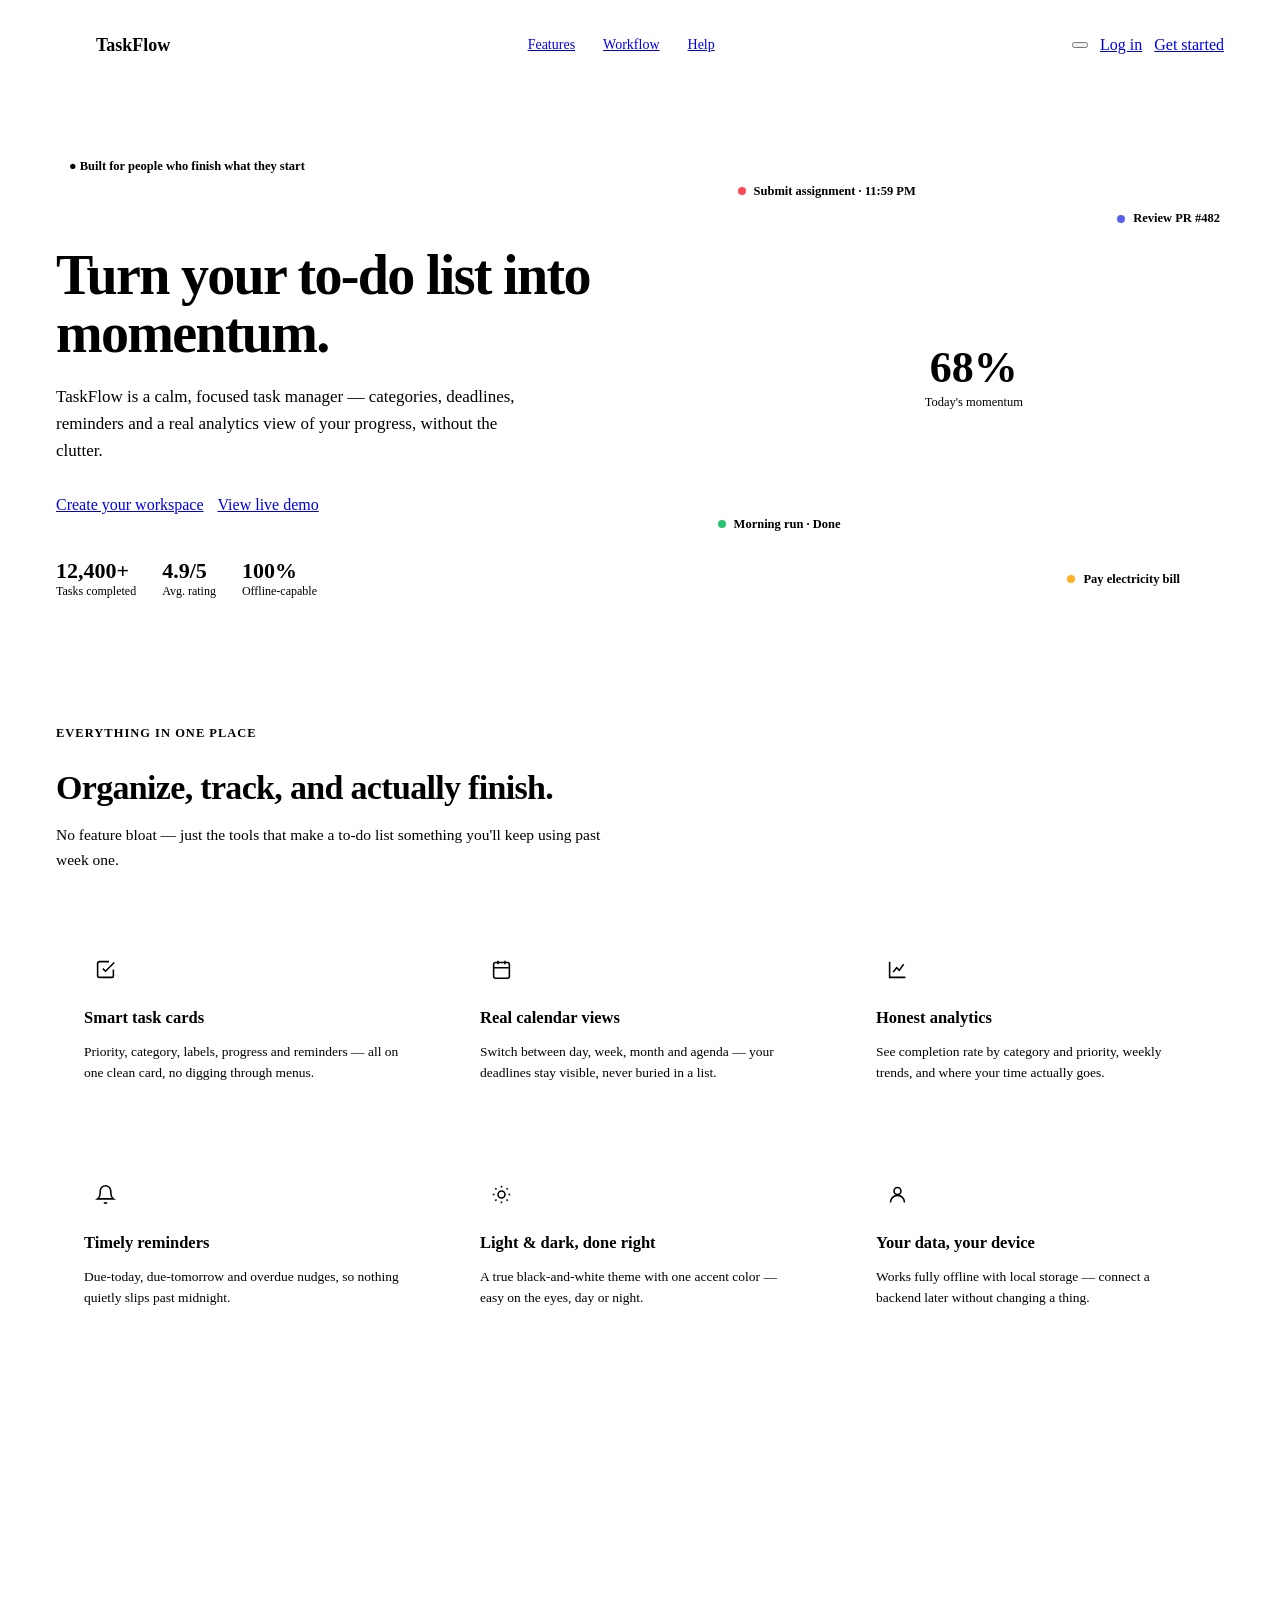
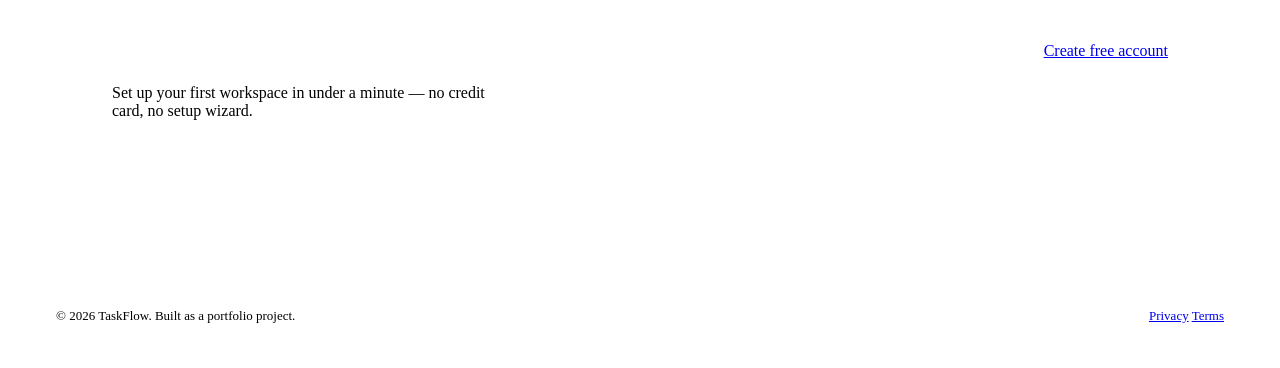
==== index.html @ 6f769006 "Add files via upload" ====
<!DOCTYPE html>
<html lang="en">
<head>
<meta charset="UTF-8">
<meta name="viewport" content="width=device-width, initial-scale=1.0">
<title>TaskFlow — Momentum for your day</title>
<link rel="stylesheet" href="css/styles.css">
<link rel="stylesheet" href="css/animations.css">
<style>
  .landing-nav{ display:flex; align-items:center; justify-content:space-between; padding:22px 48px; }
  .landing-nav .brand{ display:flex; align-items:center; gap:10px; font-family:var(--font-display); font-weight:700; font-size:18px; }
  .landing-nav .brand .mark{ width:30px; height:30px; border-radius:9px; background:var(--accent); display:flex; align-items:center; justify-content:center; }
  .landing-nav .brand .mark svg{ width:16px; height:16px; stroke:#fff; }
  .landing-nav .links{ display:flex; gap:28px; font-size:14px; font-weight:500; color:var(--text-secondary); }
  .landing-nav .links a:hover{ color:var(--text-primary); }
  .landing-nav .cta{ display:flex; gap:12px; align-items:center; }

  .hero{ padding:64px 48px 40px; display:grid; grid-template-columns:1.1fr .9fr; gap:56px; align-items:center; max-width:1320px; margin:0 auto; }
  .hero-eyebrow{ display:inline-flex; align-items:center; gap:8px; font-size:12.5px; font-weight:600; color:var(--accent); background:var(--accent-100); padding:6px 13px; border-radius:99px; margin-bottom:20px; }
  [data-theme="dark"] .hero-eyebrow{ background:rgba(91,95,239,0.15); }
  .hero h1{ font-size:56px; line-height:1.04; letter-spacing:-0.03em; margin-bottom:20px; }
  .hero h1 em{ font-style:normal; color:var(--accent); }
  .hero p.lead{ font-size:17px; color:var(--text-secondary); max-width:480px; margin-bottom:32px; line-height:1.6; }
  .hero-actions{ display:flex; gap:14px; align-items:center; }
  .hero-proof{ display:flex; gap:26px; margin-top:44px; }
  .hero-proof div{ font-family:var(--font-mono); }
  .hero-proof .num{ font-size:22px; font-weight:700; }
  .hero-proof .lbl{ font-size:12px; color:var(--text-secondary); font-family:var(--font-body); }

  /* signature visual: the momentum ring + floating task chips */
  .hero-visual{ position:relative; height:460px; }
  .ring-card{
    position:absolute; inset:0; margin:auto; width:340px; height:340px; border-radius:50%;
    background:var(--bg-elevated); border:1px solid var(--border); box-shadow:var(--shadow-lg);
    display:flex; align-items:center; justify-content:center; animation:scaleIn .7s var(--ease-spring) both .1s;
  }
  .ring-card .ring-label{ position:absolute; text-align:center; }
  .ring-card .ring-label .big{ font-family:var(--font-display); font-size:44px; font-weight:700; }
  .ring-card .ring-label .small{ font-size:12.5px; color:var(--text-secondary); margin-top:2px; }
  .float-chip{
    position:absolute; background:var(--bg-elevated); border:1px solid var(--border); border-radius:12px;
    padding:10px 14px; box-shadow:var(--shadow-md); font-size:12.5px; font-weight:600; display:flex; align-items:center; gap:8px;
    animation:floatChip 5s ease-in-out infinite, fadeUp .6s var(--ease) both;
  }
  .float-chip .dot{ width:8px; height:8px; border-radius:50%; }
  .chip-1{ top:6%; left:0; animation-delay:.3s, .3s; }
  .chip-2{ bottom:14%; left:-4%; animation-delay:.9s, .45s; }
  .chip-3{ top:12%; right:-2%; animation-delay:1.5s, .6s; }
  .chip-4{ bottom:2%; right:6%; animation-delay:2.1s, .75s; }
  @keyframes floatChip{ 0%,100%{ transform:translateY(0);} 50%{ transform:translateY(-12px);} }

  section.section{ padding:80px 48px; max-width:1320px; margin:0 auto; }
  .section-head{ max-width:560px; margin-bottom:48px; }
  .section-head .eyebrow{ font-size:12.5px; font-weight:700; letter-spacing:.08em; text-transform:uppercase; color:var(--accent); margin-bottom:10px; }
  .section-head h2{ font-size:34px; letter-spacing:-0.02em; margin-bottom:12px; }
  .section-head p{ color:var(--text-secondary); font-size:15.5px; line-height:1.6; }

  .feature-grid{ display:grid; grid-template-columns:repeat(3,1fr); gap:20px; }
  .feature-card{ padding:28px; }
  .feature-card .ic{ width:42px; height:42px; border-radius:11px; background:var(--accent-100); display:flex; align-items:center; justify-content:center; margin-bottom:18px; }
  [data-theme="dark"] .feature-card .ic{ background:rgba(91,95,239,0.15); }
  .feature-card .ic svg{ width:21px; height:21px; color:var(--accent); }
  .feature-card h3{ font-size:16.5px; margin-bottom:8px; }
  .feature-card p{ font-size:13.5px; color:var(--text-secondary); line-height:1.55; }

  .strip{ background:var(--gray-900); color:var(--gray-100); border-radius:var(--radius-lg); padding:56px; display:flex; align-items:center; justify-content:space-between; gap:32px; }
  [data-theme="dark"] .strip{ background:var(--bg-sunken); border:1px solid var(--border); }
  .strip h2{ color:#fff; font-size:30px; max-width:420px; }
  [data-theme="dark"] .strip h2{ color:var(--text-primary); }
  .strip p{ color:var(--gray-500); margin-top:10px; max-width:400px; }

  footer{ padding:36px 48px; border-top:1px solid var(--border); display:flex; justify-content:space-between; font-size:13px; color:var(--text-secondary); }

  @media (max-width:900px){
    .hero{ grid-template-columns:1fr; padding:40px 22px; }
    .hero h1{ font-size:38px; }
    .hero-visual{ height:320px; }
    .feature-grid{ grid-template-columns:1fr; }
    .landing-nav{ padding:18px 20px; } .landing-nav .links{ display:none; }
    section.section{ padding:56px 22px; }
    .strip{ flex-direction:column; align-items:flex-start; padding:32px; }
  }
</style>
</head>
<body>

<nav class="landing-nav reveal">
  <div class="brand"><div class="mark"><svg viewBox="0 0 24 24" fill="none" stroke="white" stroke-width="2"><path d="M9 11l3 3L22 4"/><path d="M21 12v7a2 2 0 0 1-2 2H5a2 2 0 0 1-2-2V5a2 2 0 0 1 2-2h11"/></svg></div>TaskFlow</div>
  <div class="links">
    <a href="#features">Features</a>
    <a href="#workflow">Workflow</a>
    <a href="pages/help.html">Help</a>
  </div>
  <div class="cta">
    <button class="icon-btn" data-theme-toggle id="landingThemeBtn"></button>
    <a href="pages/login.html" class="btn btn-ghost btn-sm">Log in</a>
    <a href="pages/register.html" class="btn btn-primary btn-sm">Get started</a>
  </div>
</nav>

<section class="hero">
  <div>
    <div class="hero-eyebrow reveal">● Built for people who finish what they start</div>
    <h1 class="reveal reveal-1">Turn your to-do list into <em>momentum.</em></h1>
    <p class="lead reveal reveal-2">TaskFlow is a calm, focused task manager — categories, deadlines, reminders and a real analytics view of your progress, without the clutter.</p>
    <div class="hero-actions reveal reveal-3">
      <a href="pages/register.html" class="btn btn-primary">Create your workspace</a>
      <a href="pages/dashboard.html" class="btn btn-ghost">View live demo</a>
    </div>
    <div class="hero-proof reveal reveal-4">
      <div><div class="num">12,400+</div><div class="lbl">Tasks completed</div></div>
      <div><div class="num">4.9/5</div><div class="lbl">Avg. rating</div></div>
      <div><div class="num">100%</div><div class="lbl">Offline-capable</div></div>
    </div>
  </div>
  <div class="hero-visual">
    <div class="ring-card">
      <svg width="300" height="300" viewBox="0 0 300 300">
        <circle cx="150" cy="150" r="128" fill="none" stroke="var(--border)" stroke-width="14"/>
        <circle id="heroRing" class="ring-progress" cx="150" cy="150" r="128" fill="none" stroke="var(--accent)" stroke-width="14" stroke-linecap="round" stroke-dasharray="804" stroke-dashoffset="804" transform="rotate(-90 150 150)"/>
      </svg>
      <div class="ring-label"><div class="big">68%</div><div class="small">Today's momentum</div></div>
    </div>
    <div class="float-chip chip-1"><span class="dot" style="background:#FF4757"></span>Submit assignment · 11:59 PM</div>
    <div class="float-chip chip-2"><span class="dot" style="background:#29C46F"></span>Morning run · Done</div>
    <div class="float-chip chip-3"><span class="dot" style="background:#5B5FEF"></span>Review PR #482</div>
    <div class="float-chip chip-4"><span class="dot" style="background:#FFB020"></span>Pay electricity bill</div>
  </div>
</section>

<section class="section" id="features">
  <div class="section-head reveal">
    <div class="eyebrow">Everything in one place</div>
    <h2>Organize, track, and actually finish.</h2>
    <p>No feature bloat — just the tools that make a to-do list something you'll keep using past week one.</p>
  </div>
  <div class="feature-grid">
    <div class="card feature-card lift reveal reveal-1">
      <div class="ic"><svg viewBox="0 0 24 24" fill="none" stroke="currentColor" stroke-width="1.8"><path d="M9 11l3 3L22 4"/><path d="M21 12v7a2 2 0 0 1-2 2H5a2 2 0 0 1-2-2V5a2 2 0 0 1 2-2h11"/></svg></div>
      <h3>Smart task cards</h3>
      <p>Priority, category, labels, progress and reminders — all on one clean card, no digging through menus.</p>
    </div>
    <div class="card feature-card lift reveal reveal-2">
      <div class="ic"><svg viewBox="0 0 24 24" fill="none" stroke="currentColor" stroke-width="1.8"><rect x="3" y="4" width="18" height="18" rx="2"/><path d="M16 2v4M8 2v4M3 10h18"/></svg></div>
      <h3>Real calendar views</h3>
      <p>Switch between day, week, month and agenda — your deadlines stay visible, never buried in a list.</p>
    </div>
    <div class="card feature-card lift reveal reveal-3">
      <div class="ic"><svg viewBox="0 0 24 24" fill="none" stroke="currentColor" stroke-width="1.8"><path d="M3 3v18h18"/><path d="M7 15l4-5 3 3 5-7"/></svg></div>
      <h3>Honest analytics</h3>
      <p>See completion rate by category and priority, weekly trends, and where your time actually goes.</p>
    </div>
    <div class="card feature-card lift reveal reveal-1">
      <div class="ic"><svg viewBox="0 0 24 24" fill="none" stroke="currentColor" stroke-width="1.8"><path d="M18 8a6 6 0 0 0-12 0c0 7-3 9-3 9h18s-3-2-3-9"/><path d="M13.7 21a2 2 0 0 1-3.4 0"/></svg></div>
      <h3>Timely reminders</h3>
      <p>Due-today, due-tomorrow and overdue nudges, so nothing quietly slips past midnight.</p>
    </div>
    <div class="card feature-card lift reveal reveal-2">
      <div class="ic"><svg viewBox="0 0 24 24" fill="none" stroke="currentColor" stroke-width="1.8"><circle cx="12" cy="12" r="4"/><path d="M12 2v2M12 20v2M4.9 4.9l1.4 1.4M17.7 17.7l1.4 1.4M2 12h2M20 12h2M4.9 19.1l1.4-1.4M17.7 6.3l1.4-1.4"/></svg></div>
      <h3>Light & dark, done right</h3>
      <p>A true black-and-white theme with one accent color — easy on the eyes, day or night.</p>
    </div>
    <div class="card feature-card lift reveal reveal-3">
      <div class="ic"><svg viewBox="0 0 24 24" fill="none" stroke="currentColor" stroke-width="1.8"><circle cx="12" cy="8" r="4"/><path d="M4 21c0-4.4 3.6-8 8-8s8 3.6 8 8"/></svg></div>
      <h3>Your data, your device</h3>
      <p>Works fully offline with local storage — connect a backend later without changing a thing.</p>
    </div>
  </div>
</section>

<section class="section" id="workflow">
  <div class="strip reveal">
    <div>
      <h2>Ready to build a streak you're proud of?</h2>
      <p>Set up your first workspace in under a minute — no credit card, no setup wizard.</p>
    </div>
    <a href="pages/register.html" class="btn btn-primary" style="background:var(--accent); flex-shrink:0;">Create free account</a>
  </div>
</section>

<footer>
  <span>© 2026 TaskFlow. Built as a portfolio project.</span>
  <div class="flex gap-16">
    <a href="pages/privacy.html">Privacy</a>
    <a href="pages/terms.html">Terms</a>
  </div>
</footer>

<script src="js/theme.js"></script>
<script src="js/storage.js"></script>
<script>
  document.getElementById('landingThemeBtn').innerHTML = window.TaskFlowTheme.get()==='dark'
    ? '<svg viewBox="0 0 24 24" fill="none" stroke="currentColor" stroke-width="2.2"><circle cx="12" cy="12" r="4"/><path d="M12 2v2M12 20v2M4.9 4.9l1.4 1.4M17.7 17.7l1.4 1.4M2 12h2M20 12h2M4.9 19.1l1.4-1.4M17.7 6.3l1.4-1.4"/></svg>'
    : '<svg viewBox="0 0 24 24" fill="currentColor"><path d="M21 12.8A9 9 0 1 1 11.2 3a7 7 0 0 0 9.8 9.8z"/></svg>';
  document.getElementById('landingThemeBtn').addEventListener('click', ()=>{
    document.getElementById('landingThemeBtn').innerHTML = window.TaskFlowTheme.get()==='dark'
      ? '<svg viewBox="0 0 24 24" fill="currentColor"><path d="M21 12.8A9 9 0 1 1 11.2 3a7 7 0 0 0 9.8 9.8z"/></svg>'
      : '<svg viewBox="0 0 24 24" fill="none" stroke="currentColor" stroke-width="2.2"><circle cx="12" cy="12" r="4"/><path d="M12 2v2M12 20v2M4.9 4.9l1.4 1.4M17.7 17.7l1.4 1.4M2 12h2M20 12h2M4.9 19.1l1.4-1.4M17.7 6.3l1.4-1.4"/></svg>';
  });
  requestAnimationFrame(()=> setTimeout(()=>{ document.getElementById('heroRing').style.strokeDashoffset = 804 - (804*0.68); }, 300));
</script>
</body>
</html>
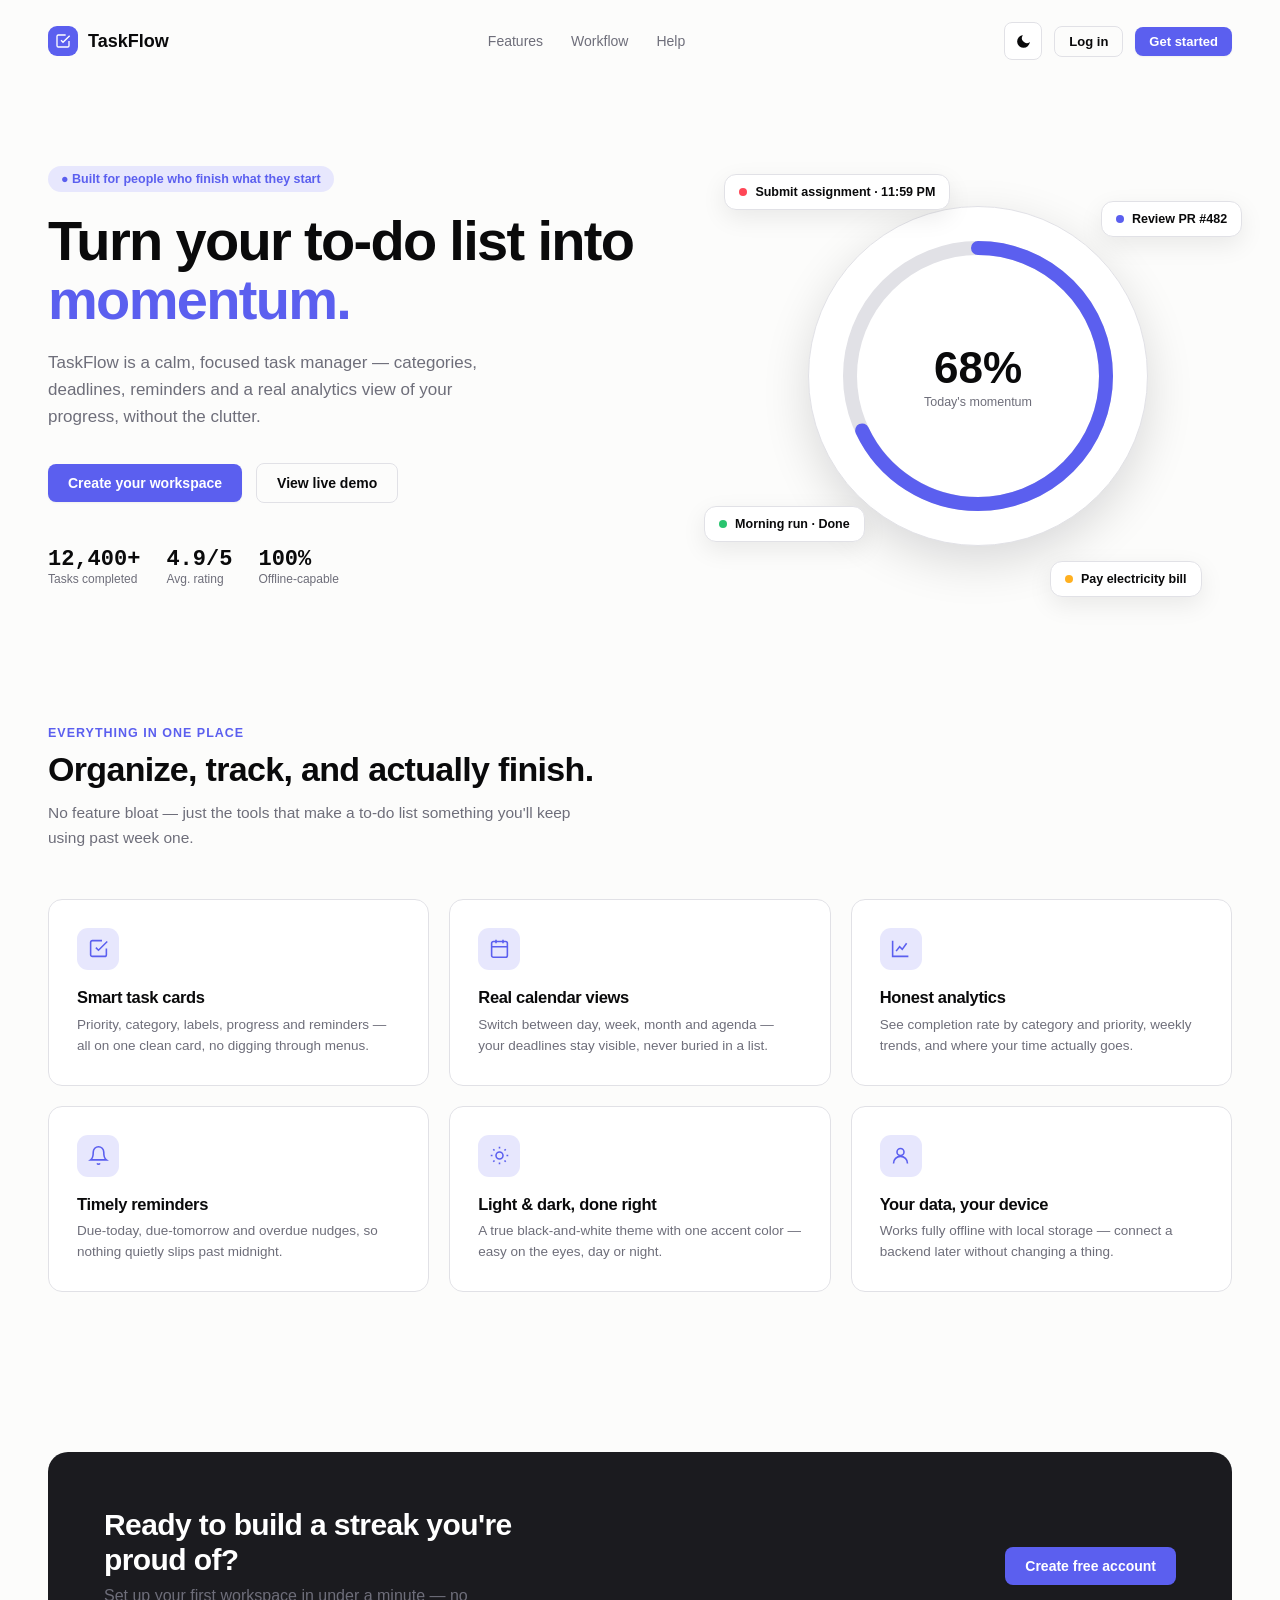
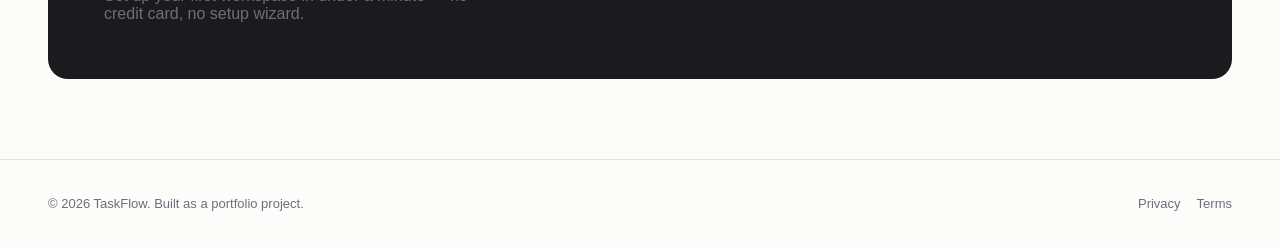
==== commit 0a1518de: "index.html" ====
--- a/index.html
+++ b/index.html
@@ -4,8 +4,8 @@
 <meta charset="UTF-8">
 <meta name="viewport" content="width=device-width, initial-scale=1.0">
 <title>TaskFlow — Momentum for your day</title>
-<link rel="stylesheet" href="css/styles.css">
-<link rel="stylesheet" href="css/animations.css">
+<link rel="stylesheet" href="styles.css">
+<link rel="stylesheet" href="animations.css">
 <style>
   .landing-nav{ display:flex; align-items:center; justify-content:space-between; padding:22px 48px; }
   .landing-nav .brand{ display:flex; align-items:center; gap:10px; font-family:var(--font-display); font-weight:700; font-size:18px; }
@@ -89,12 +89,12 @@
   <div class="links">
     <a href="#features">Features</a>
     <a href="#workflow">Workflow</a>
-    <a href="pages/help.html">Help</a>
+    <a href="help.html">Help</a>
   </div>
   <div class="cta">
     <button class="icon-btn" data-theme-toggle id="landingThemeBtn"></button>
-    <a href="pages/login.html" class="btn btn-ghost btn-sm">Log in</a>
-    <a href="pages/register.html" class="btn btn-primary btn-sm">Get started</a>
+    <a href="login.html" class="btn btn-ghost btn-sm">Log in</a>
+    <a href="register.html" class="btn btn-primary btn-sm">Get started</a>
   </div>
 </nav>
 
@@ -104,8 +104,8 @@
     <h1 class="reveal reveal-1">Turn your to-do list into <em>momentum.</em></h1>
     <p class="lead reveal reveal-2">TaskFlow is a calm, focused task manager — categories, deadlines, reminders and a real analytics view of your progress, without the clutter.</p>
     <div class="hero-actions reveal reveal-3">
-      <a href="pages/register.html" class="btn btn-primary">Create your workspace</a>
-      <a href="pages/dashboard.html" class="btn btn-ghost">View live demo</a>
+      <a href="register.html" class="btn btn-primary">Create your workspace</a>
+      <a href="dashboard.html" class="btn btn-ghost">View live demo</a>
     </div>
     <div class="hero-proof reveal reveal-4">
       <div><div class="num">12,400+</div><div class="lbl">Tasks completed</div></div>
@@ -174,20 +174,20 @@
       <h2>Ready to build a streak you're proud of?</h2>
       <p>Set up your first workspace in under a minute — no credit card, no setup wizard.</p>
     </div>
-    <a href="pages/register.html" class="btn btn-primary" style="background:var(--accent); flex-shrink:0;">Create free account</a>
+    <a href="register.html" class="btn btn-primary" style="background:var(--accent); flex-shrink:0;">Create free account</a>
   </div>
 </section>
 
 <footer>
   <span>© 2026 TaskFlow. Built as a portfolio project.</span>
   <div class="flex gap-16">
-    <a href="pages/privacy.html">Privacy</a>
-    <a href="pages/terms.html">Terms</a>
+    <a href="privacy.html">Privacy</a>
+    <a href="terms.html">Terms</a>
   </div>
 </footer>
 
-<script src="js/theme.js"></script>
-<script src="js/storage.js"></script>
+<script src="theme.js"></script>
+<script src="storage.js"></script>
 <script>
   document.getElementById('landingThemeBtn').innerHTML = window.TaskFlowTheme.get()==='dark'
     ? '<svg viewBox="0 0 24 24" fill="none" stroke="currentColor" stroke-width="2.2"><circle cx="12" cy="12" r="4"/><path d="M12 2v2M12 20v2M4.9 4.9l1.4 1.4M17.7 17.7l1.4 1.4M2 12h2M20 12h2M4.9 19.1l1.4-1.4M17.7 6.3l1.4-1.4"/></svg>'
--- a/styles.css
+++ b/styles.css
@@ -0,0 +1,259 @@
+/* ============================================================
+   TaskFlow — Design Tokens & Base Styles
+   Palette: near-black / near-white + one electric-indigo accent.
+   Display: Space Grotesk · Body: Inter · Data/mono: JetBrains Mono
+   ============================================================ */
+
+@import url('https://fonts.googleapis.com/css2?family=Space+Grotesk:wght@500;600;700&family=Inter:wght@400;500;600;700&family=JetBrains+Mono:wght@400;500;600&display=swap');
+
+:root{
+  /* ---- core palette ---- */
+  --black: #0A0A0B;
+  --near-black: #121214;
+  --white: #FCFCFB;
+  --gray-900: #1B1B1F;
+  --gray-800: #2A2A30;
+  --gray-700: #3F3F48;
+  --gray-500: #6E6E7A;
+  --gray-300: #C7C7CF;
+  --gray-200: #E1E1E6;
+  --gray-100: #EFEFF2;
+  --gray-50:  #F7F7F9;
+
+  /* ---- accent: electric indigo, used sparingly & deliberately ---- */
+  --accent: #5B5FEF;
+  --accent-600: #4448D6;
+  --accent-100: #E7E7FD;
+  --accent-glow: rgba(91,95,239,0.35);
+
+  /* ---- semantic (minimal, functional only) ---- */
+  --danger: #FF4757;
+  --danger-100: #FFE7E9;
+  --success: #29C46F;
+  --success-100: #DFF7E9;
+  --warning: #FFB020;
+  --warning-100: #FFF3DC;
+
+  /* ---- surface roles (light mode default) ---- */
+  --bg: var(--white);
+  --bg-elevated: #FFFFFF;
+  --bg-sunken: var(--gray-50);
+  --text-primary: var(--black);
+  --text-secondary: var(--gray-500);
+  --text-tertiary: var(--gray-300);
+  --border: var(--gray-200);
+  --border-strong: var(--gray-700);
+  --sidebar-bg: var(--black);
+  --sidebar-text: var(--gray-300);
+  --sidebar-text-active: var(--white);
+
+  /* ---- type ---- */
+  --font-display: 'Space Grotesk', sans-serif;
+  --font-body: 'Inter', sans-serif;
+  --font-mono: 'JetBrains Mono', monospace;
+
+  /* ---- shape / motion ---- */
+  --radius-sm: 8px;
+  --radius-md: 14px;
+  --radius-lg: 20px;
+  --radius-full: 999px;
+  --ease: cubic-bezier(.4,0,.2,1);
+  --ease-spring: cubic-bezier(.34,1.56,.64,1);
+  --shadow-sm: 0 1px 2px rgba(10,10,11,0.06);
+  --shadow-md: 0 8px 24px rgba(10,10,11,0.08);
+  --shadow-lg: 0 16px 48px rgba(10,10,11,0.14);
+}
+
+[data-theme="dark"]{
+  --bg: var(--black);
+  --bg-elevated: var(--near-black);
+  --bg-sunken: #08080A;
+  --text-primary: var(--white);
+  --text-secondary: var(--gray-300);
+  --text-tertiary: var(--gray-700);
+  --border: var(--gray-800);
+  --border-strong: var(--gray-300);
+  --sidebar-bg: #08080A;
+  --sidebar-text: var(--gray-500);
+  --sidebar-text-active: var(--white);
+  --shadow-sm: 0 1px 2px rgba(0,0,0,0.4);
+  --shadow-md: 0 8px 24px rgba(0,0,0,0.5);
+  --shadow-lg: 0 20px 60px rgba(0,0,0,0.6);
+}
+
+*,*::before,*::after{ box-sizing:border-box; margin:0; padding:0; }
+html{ -webkit-font-smoothing:antialiased; scroll-behavior:smooth; }
+body{
+  font-family:var(--font-body);
+  background:var(--bg);
+  color:var(--text-primary);
+  transition:background .35s var(--ease), color .35s var(--ease);
+  min-height:100vh;
+}
+h1,h2,h3,h4{ font-family:var(--font-display); font-weight:600; letter-spacing:-0.02em; line-height:1.15; }
+a{ color:inherit; text-decoration:none; }
+ul{ list-style:none; }
+button{ font-family:inherit; cursor:pointer; border:none; background:none; color:inherit; }
+input,select,textarea{ font-family:inherit; color:inherit; }
+img{ max-width:100%; display:block; }
+::selection{ background:var(--accent); color:#fff; }
+
+:focus-visible{ outline:2px solid var(--accent); outline-offset:2px; border-radius:4px; }
+
+.mono{ font-family:var(--font-mono); }
+
+/* ---- scrollbar ---- */
+::-webkit-scrollbar{ width:8px; height:8px; }
+::-webkit-scrollbar-track{ background:transparent; }
+::-webkit-scrollbar-thumb{ background:var(--border-strong); border-radius:99px; opacity:.4; }
+
+/* ============ layout shell ============ */
+.app-shell{ display:flex; min-height:100vh; }
+
+.sidebar{
+  width:248px; flex-shrink:0; background:var(--sidebar-bg); color:var(--sidebar-text);
+  display:flex; flex-direction:column; padding:24px 16px; position:sticky; top:0; height:100vh;
+  transition:background .35s var(--ease), width .25s var(--ease);
+  z-index:40;
+}
+.sidebar-brand{ display:flex; align-items:center; gap:10px; padding:0 8px 28px; }
+.sidebar-brand .mark{
+  width:30px; height:30px; border-radius:9px; background:var(--accent);
+  display:flex; align-items:center; justify-content:center; flex-shrink:0;
+  box-shadow:0 0 0 0 var(--accent-glow);
+  animation:markPulse 4s ease-in-out infinite;
+}
+.sidebar-brand .mark svg{ width:16px; height:16px; }
+.sidebar-brand span{ font-family:var(--font-display); font-weight:700; font-size:17px; color:#fff; }
+
+.nav-section{ font-size:11px; text-transform:uppercase; letter-spacing:.08em; color:var(--gray-700); margin:18px 10px 8px; }
+.nav-item{
+  display:flex; align-items:center; gap:11px; padding:9px 10px; border-radius:var(--radius-sm);
+  font-size:14px; font-weight:500; color:var(--sidebar-text); transition:all .2s var(--ease); position:relative;
+}
+.nav-item svg{ width:18px; height:18px; flex-shrink:0; opacity:.85; }
+.nav-item:hover{ background:rgba(255,255,255,0.06); color:#fff; }
+.nav-item.active{ background:var(--accent); color:#fff; }
+.nav-item .count{ margin-left:auto; font-family:var(--font-mono); font-size:11px; background:rgba(255,255,255,0.1); padding:2px 7px; border-radius:99px; }
+.nav-item.active .count{ background:rgba(255,255,255,0.25); }
+
+.sidebar-footer{ margin-top:auto; padding-top:16px; border-top:1px solid rgba(255,255,255,0.08); }
+.sidebar-user{ display:flex; align-items:center; gap:10px; padding:8px; border-radius:var(--radius-sm); }
+.sidebar-user:hover{ background:rgba(255,255,255,0.06); }
+.avatar{
+  width:34px; height:34px; border-radius:50%; background:var(--accent); color:#fff;
+  display:flex; align-items:center; justify-content:center; font-weight:600; font-size:13px; flex-shrink:0;
+  font-family:var(--font-display);
+}
+.sidebar-user .u-name{ font-size:13px; font-weight:600; color:#fff; }
+.sidebar-user .u-email{ font-size:11px; color:var(--gray-500); }
+
+.main{ flex:1; min-width:0; }
+.topbar{
+  height:68px; display:flex; align-items:center; justify-content:space-between; gap:16px;
+  padding:0 28px; border-bottom:1px solid var(--border); position:sticky; top:0; background:var(--bg);
+  z-index:30; backdrop-filter:blur(10px);
+}
+.topbar h1{ font-size:20px; }
+.topbar-search{
+  flex:1; max-width:360px; display:flex; align-items:center; gap:8px; background:var(--bg-sunken);
+  border:1px solid var(--border); border-radius:var(--radius-full); padding:8px 14px; color:var(--text-secondary);
+  transition:border-color .2s;
+}
+.topbar-search:focus-within{ border-color:var(--accent); }
+.topbar-search input{ background:none; border:none; outline:none; font-size:13.5px; width:100%; color:var(--text-primary); }
+.topbar-search svg{ width:16px; height:16px; flex-shrink:0; opacity:.6; }
+
+.topbar-actions{ display:flex; align-items:center; gap:10px; }
+
+.icon-btn{
+  width:38px; height:38px; border-radius:var(--radius-sm); display:flex; align-items:center; justify-content:center;
+  border:1px solid var(--border); background:var(--bg-elevated); transition:all .2s var(--ease); position:relative;
+}
+.icon-btn svg{ width:17px; height:17px; }
+.icon-btn:hover{ border-color:var(--accent); color:var(--accent); transform:translateY(-1px); }
+.icon-btn .dot{ position:absolute; top:7px; right:8px; width:7px; height:7px; border-radius:50%; background:var(--danger); border:2px solid var(--bg); }
+
+.page-content{ padding:28px; max-width:1320px; }
+
+/* theme toggle switch */
+.theme-toggle{
+  width:52px; height:30px; border-radius:99px; background:var(--gray-800); border:1px solid var(--border);
+  position:relative; padding:3px; transition:background .3s var(--ease);
+}
+[data-theme="dark"] .theme-toggle{ background:var(--accent-600); }
+.theme-toggle .knob{
+  width:22px; height:22px; border-radius:50%; background:#fff; display:flex; align-items:center; justify-content:center;
+  transition:transform .35s var(--ease-spring); transform:translateX(0);
+  box-shadow:0 2px 6px rgba(0,0,0,.25);
+}
+[data-theme="dark"] .theme-toggle .knob{ transform:translateX(22px); }
+.theme-toggle svg{ width:13px; height:13px; color:var(--accent); }
+
+/* ============ buttons ============ */
+.btn{
+  display:inline-flex; align-items:center; justify-content:center; gap:8px; font-size:14px; font-weight:600;
+  padding:11px 20px; border-radius:var(--radius-sm); transition:all .2s var(--ease); white-space:nowrap;
+}
+.btn svg{ width:16px; height:16px; }
+.btn-primary{ background:var(--accent); color:#fff; box-shadow:0 1px 2px rgba(0,0,0,.05); }
+.btn-primary:hover{ background:var(--accent-600); transform:translateY(-1px); box-shadow:0 6px 16px var(--accent-glow); }
+.btn-dark{ background:var(--text-primary); color:var(--bg); }
+.btn-dark:hover{ transform:translateY(-1px); opacity:.88; }
+.btn-ghost{ background:transparent; border:1px solid var(--border); color:var(--text-primary); }
+.btn-ghost:hover{ border-color:var(--border-strong); background:var(--bg-sunken); }
+.btn-sm{ padding:7px 14px; font-size:13px; }
+.btn-block{ width:100%; }
+.btn:active{ transform:scale(.97); }
+
+/* ============ cards ============ */
+.card{
+  background:var(--bg-elevated); border:1px solid var(--border); border-radius:var(--radius-md);
+  transition:border-color .25s var(--ease), transform .25s var(--ease), box-shadow .25s var(--ease);
+}
+.card:hover{ box-shadow:var(--shadow-md); }
+
+/* ============ badges / labels ============ */
+.badge{ display:inline-flex; align-items:center; gap:5px; font-size:11px; font-weight:600; padding:4px 9px; border-radius:99px; }
+.badge-dot{ width:6px; height:6px; border-radius:50%; }
+.badge-urgent{ background:var(--danger-100); color:var(--danger); }
+.badge-medium{ background:var(--warning-100); color:#96690a; }
+.badge-low{ background:var(--success-100); color:#1a8a4d; }
+[data-theme="dark"] .badge-low{ color:var(--success); }
+[data-theme="dark"] .badge-medium{ color:var(--warning); }
+.badge-accent{ background:var(--accent-100); color:var(--accent-600); }
+[data-theme="dark"] .badge-accent{ background:rgba(91,95,239,0.18); color:#9EA1FF; }
+
+/* ============ forms ============ */
+.field{ margin-bottom:18px; }
+.field label{ display:block; font-size:13px; font-weight:600; margin-bottom:7px; }
+.field input, .field select, .field textarea{
+  width:100%; padding:11px 14px; border-radius:var(--radius-sm); border:1px solid var(--border);
+  background:var(--bg-sunken); font-size:14px; transition:border-color .2s, box-shadow .2s; outline:none;
+}
+.field input:focus, .field select:focus, .field textarea:focus{ border-color:var(--accent); box-shadow:0 0 0 4px var(--accent-100); }
+[data-theme="dark"] .field input:focus, [data-theme="dark"] .field select:focus{ box-shadow:0 0 0 4px rgba(91,95,239,0.2); }
+.field-hint{ font-size:12px; color:var(--text-secondary); margin-top:6px; }
+
+/* ============ utility ============ */
+.flex{ display:flex; } .items-center{ align-items:center; } .justify-between{ justify-content:space-between; }
+.gap-8{ gap:8px; } .gap-12{ gap:12px; } .gap-16{ gap:16px; }
+.text-secondary{ color:var(--text-secondary); }
+.mt-8{ margin-top:8px; } .mt-16{ margin-top:16px; } .mt-24{ margin-top:24px; } .mt-32{ margin-top:32px; }
+
+@keyframes markPulse{
+  0%,100%{ box-shadow:0 0 0 0 var(--accent-glow); }
+  50%{ box-shadow:0 0 0 6px transparent; }
+}
+
+@media (max-width:980px){
+  .sidebar{ position:fixed; left:0; transform:translateX(-100%); box-shadow:var(--shadow-lg); }
+  .sidebar.open{ transform:translateX(0); }
+  .page-content{ padding:18px; }
+  .topbar{ padding:0 16px; }
+  .topbar-search{ display:none; }
+}
+
+@media (prefers-reduced-motion: reduce){
+  *{ animation-duration:.001ms !important; transition-duration:.001ms !important; }
+}
--- a/animations.css
+++ b/animations.css
@@ -0,0 +1,111 @@
+/* ============================================================
+   TaskFlow — Motion Library
+   ============================================================ */
+
+/* ---- page-load choreography ---- */
+@keyframes fadeUp{
+  from{ opacity:0; transform:translateY(14px); }
+  to{ opacity:1; transform:translateY(0); }
+}
+@keyframes fadeIn{ from{opacity:0;} to{opacity:1;} }
+@keyframes scaleIn{ from{opacity:0; transform:scale(.94);} to{opacity:1; transform:scale(1);} }
+
+.reveal{ animation:fadeUp .55s var(--ease) both; }
+.reveal-1{ animation-delay:.04s; } .reveal-2{ animation-delay:.09s; } .reveal-3{ animation-delay:.14s; }
+.reveal-4{ animation-delay:.19s; } .reveal-5{ animation-delay:.24s; } .reveal-6{ animation-delay:.29s; }
+
+/* ---- sidebar nav items sweep in ---- */
+.nav-item{ animation:fadeUp .4s var(--ease) both; }
+
+/* ---- task row entrance / exit ---- */
+.task-row{ animation:fadeUp .4s var(--ease) both; }
+.task-row.removing{
+  animation:taskDismiss .4s var(--ease) forwards;
+}
+@keyframes taskDismiss{
+  to{ opacity:0; transform:translateX(24px) scale(.98); max-height:0; margin:0; padding-top:0; padding-bottom:0; border-width:0; }
+}
+
+/* ---- the signature interaction: checkbox morphs into a drawn checkmark ---- */
+.check{
+  width:22px; height:22px; border-radius:7px; border:2px solid var(--border-strong);
+  display:flex; align-items:center; justify-content:center; flex-shrink:0; position:relative;
+  transition:border-color .25s var(--ease), background .25s var(--ease), transform .15s var(--ease);
+}
+.check:hover{ border-color:var(--accent); transform:scale(1.06); }
+.check svg{ width:13px; height:13px; }
+.check svg path{
+  stroke:#fff; stroke-width:3; fill:none; stroke-linecap:round; stroke-linejoin:round;
+  stroke-dasharray:20; stroke-dashoffset:20; transition:stroke-dashoffset .3s var(--ease-spring) .05s;
+}
+.check.checked{ background:var(--accent); border-color:var(--accent); animation:checkPop .38s var(--ease-spring); }
+.check.checked svg path{ stroke-dashoffset:0; }
+@keyframes checkPop{
+  0%{ transform:scale(1); } 40%{ transform:scale(1.22); } 100%{ transform:scale(1); }
+}
+.task-row.done .task-title{ text-decoration:line-through; color:var(--text-secondary); transition:color .3s; }
+
+/* ---- progress ring (dashboard signature element) ---- */
+.ring-progress{ transition:stroke-dashoffset 1.1s var(--ease-spring); }
+
+/* ---- progress bars ---- */
+.bar-fill{ transition:width 1s var(--ease); }
+
+/* ---- card hover lift ---- */
+.lift{ transition:transform .25s var(--ease), box-shadow .25s var(--ease); }
+.lift:hover{ transform:translateY(-3px); box-shadow:var(--shadow-md); }
+
+/* ---- modal ---- */
+.modal-backdrop{
+  position:fixed; inset:0; background:rgba(10,10,11,0.55); backdrop-filter:blur(3px);
+  display:flex; align-items:center; justify-content:center; z-index:100; opacity:0; pointer-events:none;
+  transition:opacity .25s var(--ease);
+}
+.modal-backdrop.open{ opacity:1; pointer-events:auto; }
+.modal{
+  background:var(--bg-elevated); border-radius:var(--radius-lg); width:480px; max-width:92vw;
+  max-height:88vh; overflow-y:auto; padding:28px; transform:translateY(18px) scale(.97); opacity:0;
+  transition:all .3s var(--ease-spring); box-shadow:var(--shadow-lg); border:1px solid var(--border);
+}
+.modal-backdrop.open .modal{ transform:translateY(0) scale(1); opacity:1; }
+
+/* ---- toast ---- */
+.toast-wrap{ position:fixed; bottom:24px; right:24px; z-index:200; display:flex; flex-direction:column; gap:10px; }
+.toast{
+  background:var(--text-primary); color:var(--bg); padding:13px 18px; border-radius:var(--radius-sm);
+  font-size:13.5px; font-weight:500; display:flex; align-items:center; gap:10px; box-shadow:var(--shadow-lg);
+  animation:toastIn .4s var(--ease-spring) both;
+}
+.toast svg{ width:16px; height:16px; color:var(--accent); flex-shrink:0; }
+@keyframes toastIn{ from{ opacity:0; transform:translateX(40px);} to{opacity:1; transform:translateX(0);} }
+.toast.leaving{ animation:toastOut .3s var(--ease) forwards; }
+@keyframes toastOut{ to{ opacity:0; transform:translateX(40px); } }
+
+/* ---- drag & drop ---- */
+.task-row.dragging{ opacity:.4; }
+.drop-zone.drag-over{ background:var(--accent-100); border-color:var(--accent) !important; }
+[data-theme="dark"] .drop-zone.drag-over{ background:rgba(91,95,239,0.12); }
+
+/* ---- skeleton / loading ---- */
+@keyframes shimmer{ 0%{ background-position:-200px 0;} 100%{ background-position:200px 0;} }
+.skeleton{
+  background:linear-gradient(90deg, var(--bg-sunken) 25%, var(--gray-200) 37%, var(--bg-sunken) 63%);
+  background-size:400px 100%; animation:shimmer 1.4s infinite linear; border-radius:6px;
+}
+
+/* ---- floating add button (mobile) ---- */
+.fab{
+  position:fixed; bottom:26px; right:26px; width:56px; height:56px; border-radius:50%; background:var(--accent);
+  color:#fff; display:none; align-items:center; justify-content:center; box-shadow:var(--shadow-lg); z-index:60;
+  transition:transform .2s var(--ease-spring);
+}
+.fab:active{ transform:scale(.9); }
+@media (max-width:980px){ .fab{ display:flex; } }
+
+/* ---- empty state ---- */
+.empty-state{ text-align:center; padding:60px 20px; animation:fadeUn .5s var(--ease); }
+.empty-state svg{ width:64px; height:64px; color:var(--text-tertiary); margin:0 auto 16px; }
+.empty-state h3{ font-size:17px; margin-bottom:6px; }
+.empty-state p{ color:var(--text-secondary); font-size:13.5px; }
+
+/* ---- landing page marquee / hero motion handled inline per-page ---- */
